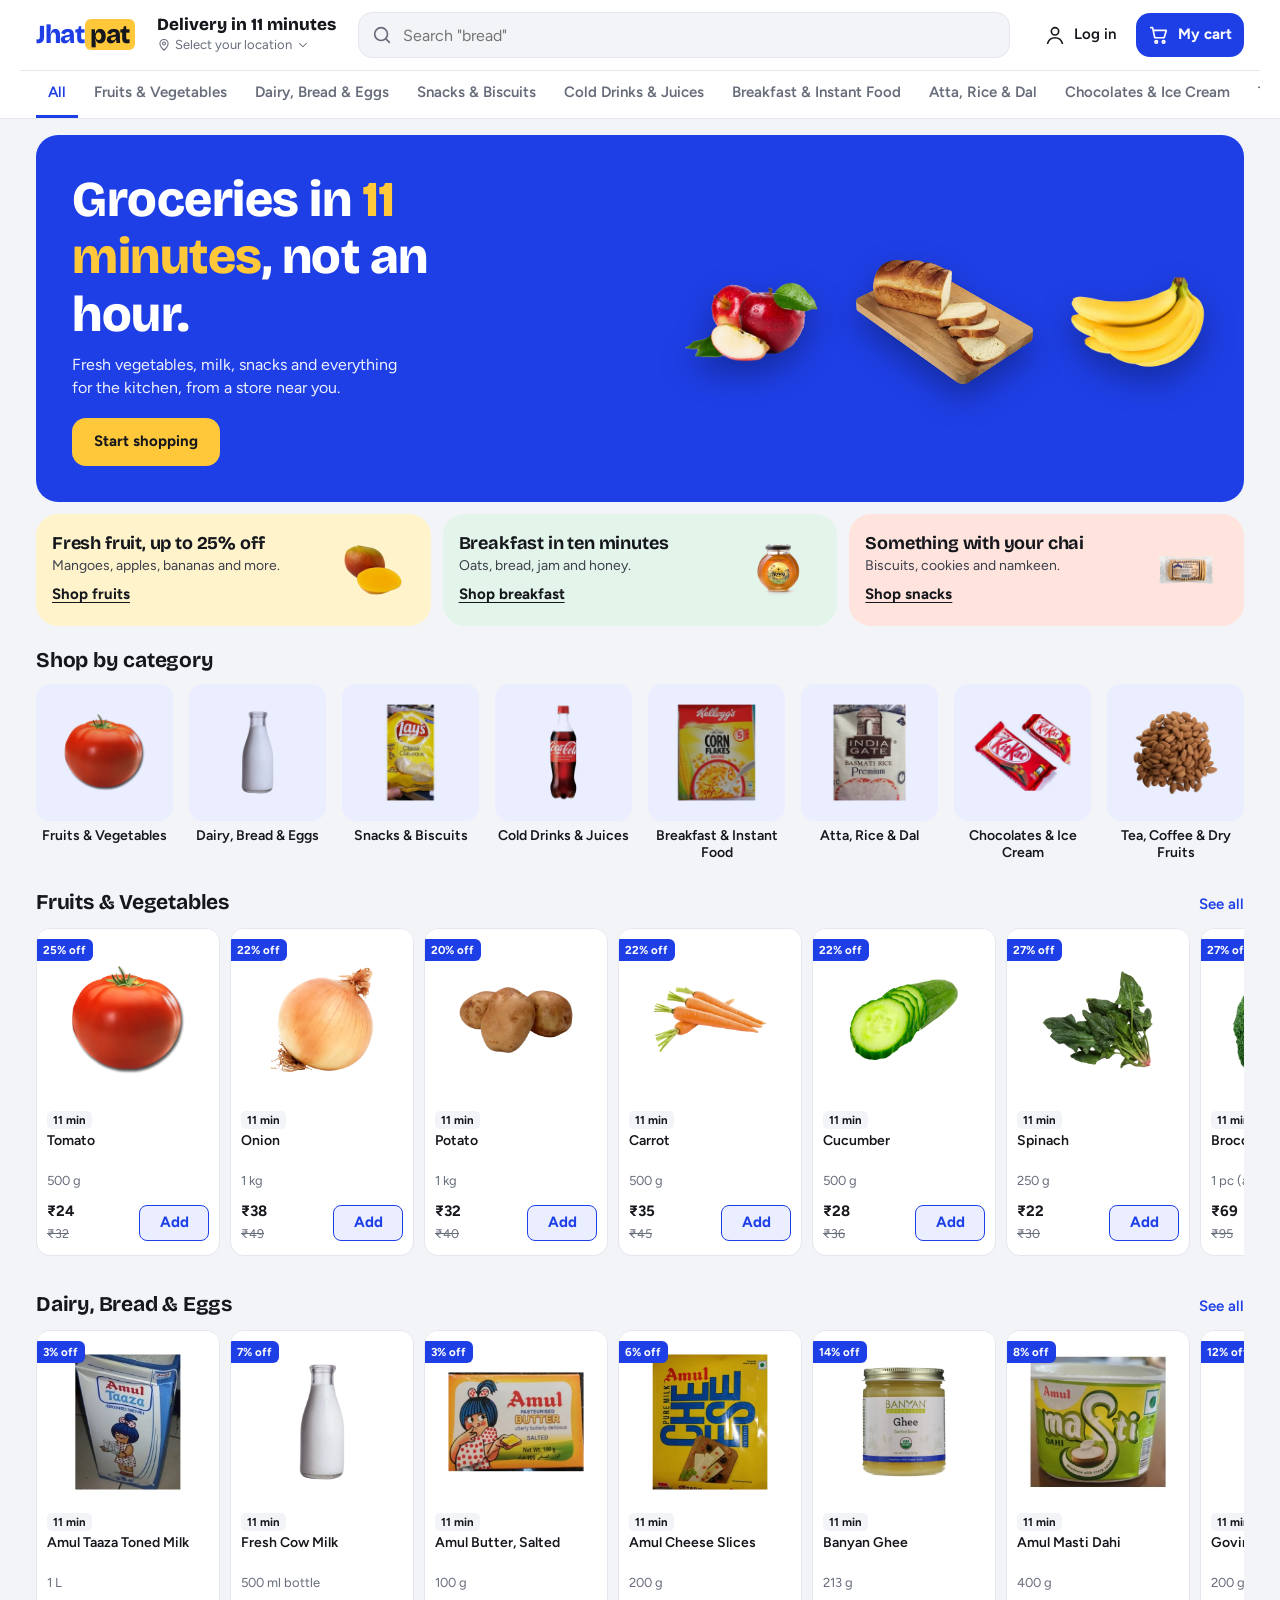
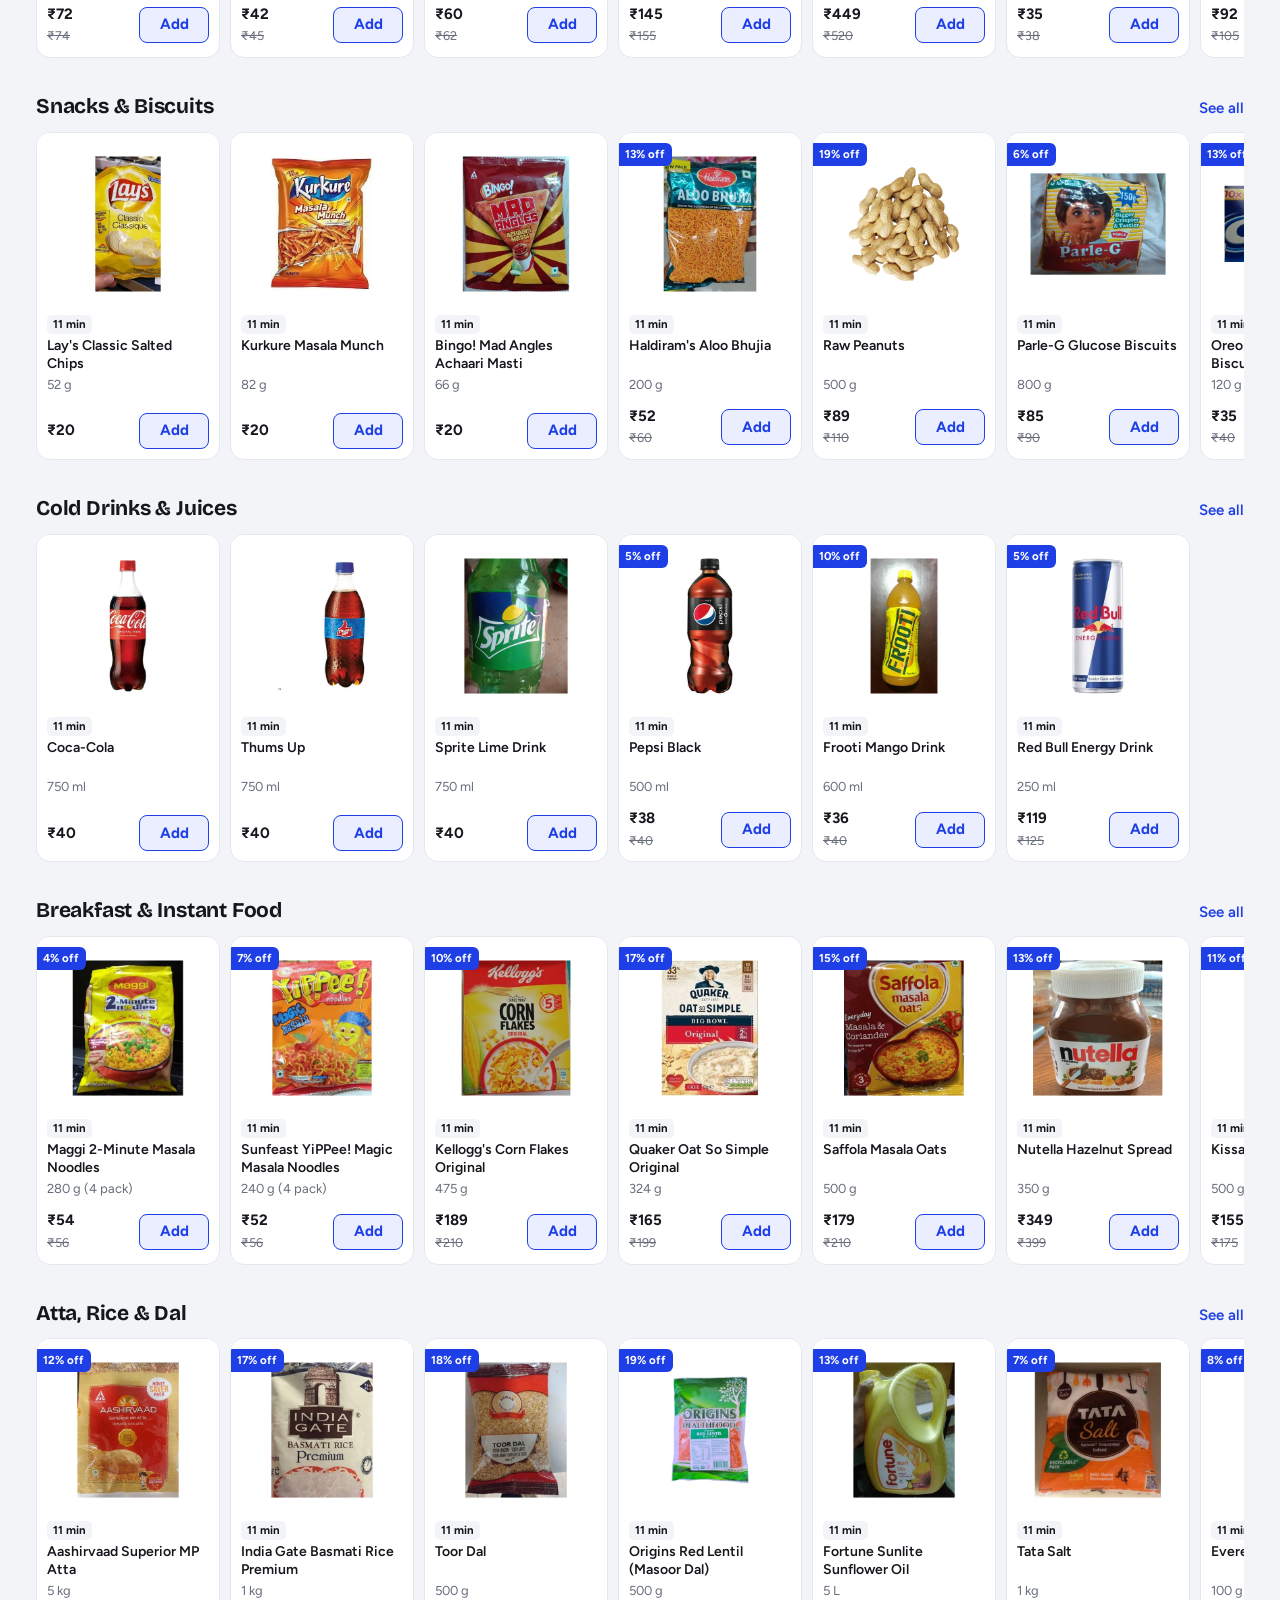
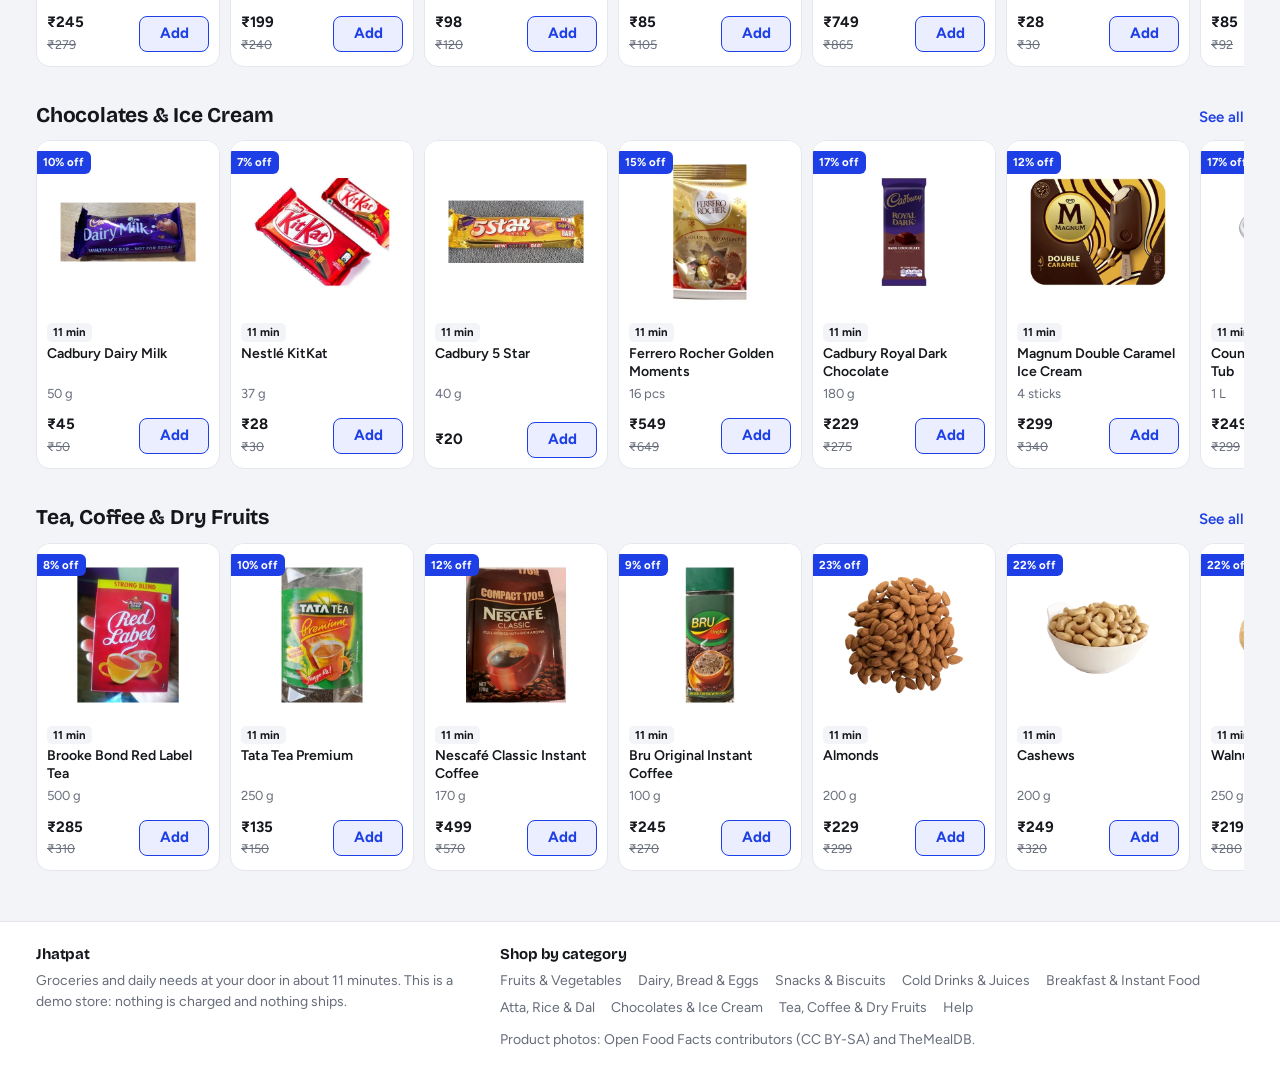
==== index.html @ a02c4b3e "Add Jhatpat storefront UI (Blinkit/Zepto-style demo) Responsive quick-commerce storefront in vanilla" ====
<!doctype html>
<html lang="en">
<head>
<meta charset="utf-8">
<meta name="viewport" content="width=device-width, initial-scale=1, viewport-fit=cover">
<meta name="theme-color" content="#1E3FE6">
<title>Jhatpat — groceries in minutes</title>
<meta name="description" content="Demo quick-commerce storefront: browse, add to cart, check out and track an order.">
<link rel="icon" href="data:image/svg+xml,%3Csvg xmlns=%27http://www.w3.org/2000/svg%27 viewBox=%270 0 32 32%27%3E%3Crect width=%2732%27 height=%2732%27 rx=%278%27 fill=%27%231E3FE6%27/%3E%3Ctext x=%2716%27 y=%2723%27 text-anchor=%27middle%27 font-family=%27sans-serif%27 font-weight=%27800%27 font-size=%2720%27 fill=%27%23FFC83A%27%3EJ%3C/text%3E%3C/svg%3E">
<link rel="preconnect" href="https://fonts.googleapis.com">
<link rel="preconnect" href="https://fonts.gstatic.com" crossorigin>
<link href="https://fonts.googleapis.com/css2?family=Bricolage+Grotesque:opsz,wght@12..96,600;12..96,800&family=Figtree:wght@400;500;600;700&display=swap" rel="stylesheet">
<link rel="stylesheet" href="styles.css">
</head>
<body>
<a class="skip" href="#app">Skip to content</a>
<header id="header"></header>
<main id="app" tabindex="-1"></main>
<footer id="footer"></footer>
<div id="cartbar"></div>
<nav id="bottomnav" aria-label="Main"></nav>
<div id="overlay" hidden></div>
<div id="toast" role="status" aria-live="polite"></div>
<script src="data.js"></script>
<script src="app.js"></script>
</body>
</html>
---- styles.css ----
:root {
  --blue: #1E3FE6;
  --blue-deep: #10237F;
  --blue-soft: #EAEEFF;
  --haldi: #FFC83A;
  --ink: #15171C;
  --muted: #666C7A;
  --line: #E4E7EE;
  --bg: #F3F4F8;
  --card: #fff;
  --green: #0B7F46;
  --green-soft: #E3F5EA;
  --red: #C62828;
  --r-s: 8px;
  --r-m: 14px;
  --r-l: 22px;
  --wrap: 1240px;
  --display: "Bricolage Grotesque", "Figtree", system-ui, sans-serif;
  --body: "Figtree", system-ui, -apple-system, "Segoe UI", sans-serif;
  --nav-h: 60px;
}

* { box-sizing: border-box; }
html { -webkit-text-size-adjust: 100%; }
body {
  margin: 0;
  background: var(--bg);
  color: var(--ink);
  font: 400 15px/1.45 var(--body);
  padding-bottom: calc(var(--nav-h) + env(safe-area-inset-bottom));
}
body.locked { overflow: hidden; }
img { max-width: 100%; display: block; }
a { color: inherit; text-decoration: none; }
button, input, select { font: inherit; color: inherit; }
button { cursor: pointer; border: 0; background: none; padding: 0; }
h1, h2, h3, p { margin: 0; }
h1, h2, h3 { font-family: var(--display); letter-spacing: -0.01em; line-height: 1.15; }
:focus-visible { outline: 3px solid var(--haldi); outline-offset: 2px; border-radius: 4px; }
[hidden] { display: none !important; }
.wrap { max-width: var(--wrap); margin: 0 auto; padding: 0 16px; }
.skip { position: absolute; left: -999px; top: 0; background: var(--ink); color: #fff; padding: 8px 12px; z-index: 99; }
.skip:focus { left: 8px; top: 8px; }
.ico { width: 22px; height: 22px; flex: none; }

/* ---------- Header ---------- */
#header { position: sticky; top: 0; z-index: 30; background: var(--card); border-bottom: 1px solid var(--line); }
.head { display: grid; grid-template-columns: 1fr auto; grid-template-areas: "loc acts" "search search"; gap: 10px 12px; align-items: center; padding-top: 10px; padding-bottom: 10px; }
.logo { display: none; font: 800 26px/1 var(--display); color: var(--blue); letter-spacing: -0.03em; }
.logo i { font-style: normal; color: var(--ink); background: var(--haldi); border-radius: 6px; padding: 0 5px; margin-left: 1px; }
.loc { grid-area: loc; text-align: left; min-width: 0; }
.loc b { display: block; font: 800 17px/1.2 var(--display); }
.loc span { display: flex; align-items: center; gap: 4px; color: var(--muted); font-size: 13px; }
.loc span em { font-style: normal; overflow: hidden; text-overflow: ellipsis; white-space: nowrap; }
.loc .ico { width: 14px; height: 14px; }
.acts { grid-area: acts; display: flex; gap: 8px; align-items: center; }
.hbtn { display: flex; align-items: center; gap: 8px; min-height: 44px; padding: 0 12px; border-radius: var(--r-m); font-weight: 600; }
.hbtn:hover { background: var(--bg); }
.hbtn.cart { display: none; background: var(--blue); color: #fff; }
.hbtn.cart:hover { background: var(--blue-deep); }
.hbtn.cart small { display: block; font-size: 12px; font-weight: 500; opacity: .9; line-height: 1.1; }
.hbtn.cart b { display: block; line-height: 1.15; }
.hbtn .lbl { display: none; }
.search { grid-area: search; position: relative; }
.search form { display: flex; align-items: center; gap: 8px; background: var(--bg); border: 1px solid var(--line); border-radius: var(--r-m); padding: 0 12px; height: 46px; }
.search form:focus-within { border-color: var(--blue); background: #fff; }
.search input { flex: 1; min-width: 0; border: 0; background: none; outline: 0; height: 100%; font-size: 16px; }
.search .ico { color: var(--muted); }
.search .clear { color: var(--muted); padding: 6px; font-size: 18px; line-height: 1; }
.sugg { position: absolute; left: 0; right: 0; top: calc(100% + 6px); background: #fff; border: 1px solid var(--line); border-radius: var(--r-m); box-shadow: 0 14px 34px rgba(16, 35, 127, .16); overflow: hidden; z-index: 5; }
.sugg a { display: flex; gap: 12px; align-items: center; padding: 8px 12px; }
.sugg a:hover, .sugg a:focus { background: var(--blue-soft); }
.sugg img { width: 40px; height: 40px; object-fit: contain; }
.sugg small { color: var(--muted); display: block; }
.sugg .all { color: var(--blue); font-weight: 600; border-top: 1px solid var(--line); }

.tabs { display: flex; gap: 4px; overflow-x: auto; scrollbar-width: none; border-top: 1px solid var(--line); }
.tabs::-webkit-scrollbar { display: none; }
.tabs a { flex: none; padding: 11px 12px; font-weight: 600; color: var(--muted); border-bottom: 3px solid transparent; white-space: nowrap; }
.tabs a:hover { color: var(--ink); }
.tabs a.on { color: var(--blue); border-color: var(--blue); }

/* ---------- Sections ---------- */
#app { outline: 0; min-height: 60vh; }
.sec { padding: 22px 0 6px; }
.sec-head { display: flex; align-items: baseline; justify-content: space-between; gap: 12px; margin-bottom: 12px; }
.sec-head h2 { font-size: 21px; }
.sec-head a { color: var(--blue); font-weight: 600; white-space: nowrap; }
.sec-head a:hover { text-decoration: underline; }
.page-title { font-size: 24px; padding: 20px 0 4px; }
.sub { color: var(--muted); }

/* ---------- Hero ---------- */
.hero { margin-top: 16px; background: var(--blue); color: #fff; border-radius: var(--r-l); display: grid; overflow: hidden; position: relative; }
.hero-copy { padding: 26px 22px 22px; position: relative; z-index: 1; }
.hero h1 { font-size: clamp(30px, 5.2vw, 50px); font-weight: 800; max-width: 15ch; }
.hero h1 span { color: var(--haldi); }
.hero p { margin: 10px 0 18px; max-width: 34ch; opacity: .92; font-size: 16px; }
.hero-pics { display: flex; align-items: flex-end; justify-content: center; gap: 0; padding: 0 16px 0; }
.hero-pics img { width: 34%; max-width: 250px; aspect-ratio: 1; object-fit: contain; filter: drop-shadow(0 14px 16px rgba(0, 0, 0, .3)); margin: 0 -2%; }
.hero-pics img:nth-child(2) { width: 44%; max-width: 320px; z-index: 1; }
.btn { display: inline-flex; align-items: center; justify-content: center; gap: 8px; min-height: 48px; padding: 0 22px; border-radius: var(--r-m); font-weight: 700; background: var(--blue); color: #fff; }
.btn:hover { background: var(--blue-deep); }
.btn:disabled { background: #C5C9D6; cursor: not-allowed; }
.btn.haldi { background: var(--haldi); color: var(--ink); }
.btn.haldi:hover { background: #FFD660; }
.btn.ghost { background: #fff; color: var(--blue); border: 1.5px solid var(--blue); }
.btn.ghost:hover { background: var(--blue-soft); }
.btn.block { width: 100%; }
.btn.sm { min-height: 40px; padding: 0 14px; font-size: 14px; }

.offers { display: grid; grid-template-columns: repeat(auto-fit, minmax(230px, 1fr)); gap: 12px; margin-top: 12px; }
.offer { display: flex; align-items: center; gap: 12px; border-radius: var(--r-l); padding: 14px 16px; min-height: 108px; background: #FFF3CC; }
.offer:nth-child(2) { background: var(--green-soft); }
.offer:nth-child(3) { background: #FFE4DE; }
.offer:hover { box-shadow: inset 0 0 0 2px var(--ink); }
.offer h3 { font-size: 18px; }
.offer p { color: #3B3F4A; font-size: 14px; margin-top: 2px; }
.offer u { display: inline-block; margin-top: 8px; font-weight: 700; text-underline-offset: 3px; }
.offer img { width: 84px; height: 84px; object-fit: contain; margin-left: auto; flex: none; }

/* ---------- Category tiles ---------- */
.tiles { display: grid; grid-template-columns: repeat(4, 1fr); gap: 10px 8px; }
.tile { text-align: center; font-weight: 600; font-size: 13px; line-height: 1.25; }
.tile div { background: var(--blue-soft); border-radius: var(--r-m); aspect-ratio: 1; display: grid; place-items: center; margin-bottom: 6px; transition: transform .15s; }
.tile img { width: 84%; height: 84%; object-fit: contain; mix-blend-mode: multiply; }
.tile:hover div { transform: translateY(-3px); }

/* ---------- Product cards ---------- */
.grid { display: grid; grid-template-columns: repeat(2, 1fr); gap: 10px; }
.rail { display: grid; grid-auto-flow: column; grid-auto-columns: 152px; gap: 10px; overflow-x: auto; padding-bottom: 8px; scroll-snap-type: x proximity; scrollbar-width: thin; }
.rail > * { scroll-snap-align: start; }
.card { background: var(--card); border: 1px solid var(--line); border-radius: var(--r-m); display: flex; flex-direction: column; overflow: hidden; }
.card-img { position: relative; display: block; padding: 10px; background: #fff; }
.card-img img { width: 100%; aspect-ratio: 1; object-fit: contain; }
.off { position: absolute; left: 0; top: 10px; background: var(--blue); color: #fff; font-size: 11.5px; font-weight: 700; padding: 3px 7px 3px 6px; border-radius: 0 6px 6px 0; }
.card-body { padding: 0 10px 10px; display: flex; flex-direction: column; gap: 3px; flex: 1; }
.eta { align-self: flex-start; background: var(--bg); border-radius: 5px; padding: 1px 6px; font-size: 11.5px; font-weight: 700; }
.card-name { font-weight: 600; font-size: 14px; line-height: 1.3; display: -webkit-box; -webkit-line-clamp: 2; -webkit-box-orient: vertical; overflow: hidden; min-height: 2.6em; }
.card-name:hover { color: var(--blue); }
.unit { color: var(--muted); font-size: 13px; }
.card-foot { display: flex; align-items: center; justify-content: space-between; gap: 6px; margin-top: auto; padding-top: 8px; }
.price b { display: block; font-size: 15px; }
.price s { color: var(--muted); font-size: 12.5px; }
.add, .step { height: 36px; min-width: 70px; border-radius: var(--r-s); font-weight: 700; }
.add { border: 1.5px solid var(--blue); color: var(--blue); background: var(--blue-soft); padding: 0 14px; }
.add:hover { background: var(--blue); color: #fff; }
.step { display: inline-grid; grid-template-columns: 1fr auto 1fr; align-items: center; background: var(--blue); color: #fff; overflow: hidden; }
.step button { height: 100%; min-width: 26px; color: #fff; font-size: 18px; line-height: 1; }
.step button:hover { background: var(--blue-deep); }
.step span { min-width: 18px; text-align: center; font-size: 14px; }

/* ---------- Category page ---------- */
.cat { display: grid; grid-template-columns: 76px 1fr; gap: 0; align-items: start; background: var(--card); border-radius: var(--r-m); margin-top: 12px; border: 1px solid var(--line); }
.cat-rail { border-right: 1px solid var(--line); position: sticky; top: calc(var(--head-h, 170px) + 8px); max-height: calc(100vh - var(--head-h, 170px) - 90px); border-radius: var(--r-m) 0 0 var(--r-m); overflow-y: auto; scrollbar-width: none; }
.cat-rail a { display: flex; flex-direction: column; align-items: center; gap: 4px; padding: 10px 4px; text-align: center; font-size: 11.5px; line-height: 1.2; color: var(--muted); border-right: 4px solid transparent; }
.cat-rail a img { width: 46px; height: 46px; object-fit: contain; background: #fff; border-radius: 10px; padding: 4px; }
.cat-rail a.on { color: var(--ink); font-weight: 700; border-color: var(--blue); background: var(--blue-soft); }
.cat-main { padding: 12px 10px 16px; min-width: 0; }
.cat-bar { display: flex; align-items: center; justify-content: space-between; gap: 10px; margin-bottom: 10px; flex-wrap: wrap; }
.cat-bar h1 { font-size: 19px; }
.cat-bar select { height: 38px; border: 1px solid var(--line); border-radius: var(--r-s); padding: 0 8px; background: #fff; }
.crumbs { color: var(--muted); font-size: 13px; padding-top: 14px; }
.crumbs a:hover { color: var(--blue); text-decoration: underline; }

/* ---------- Product page ---------- */
.pdp { display: grid; gap: 16px; margin-top: 12px; }
.pdp-img { background: #fff; border: 1px solid var(--line); border-radius: var(--r-l); padding: 24px; display: grid; place-items: center; }
.pdp-img img { width: 100%; max-width: 420px; aspect-ratio: 1; object-fit: contain; }
.pdp-info { background: #fff; border: 1px solid var(--line); border-radius: var(--r-l); padding: 18px; }
.pdp-info h1 { font-size: 24px; margin: 6px 0 4px; }
.rating { display: inline-block; background: var(--green-soft); color: var(--green); font-weight: 700; font-size: 13px; padding: 2px 8px; border-radius: 6px; }
.pdp-price { display: flex; align-items: baseline; gap: 10px; flex-wrap: wrap; margin: 14px 0 4px; }
.pdp-price b { font: 800 30px/1 var(--display); }
.pdp-price s { color: var(--muted); }
.pdp-price em { font-style: normal; color: var(--green); font-weight: 700; }
.pdp-cta { margin-top: 16px; max-width: 320px; }
.pdp-cta .add, .pdp-cta .step { width: 100%; height: 50px; font-size: 16px; }
.pdp-cta .add { background: var(--blue); color: #fff; }
.pdp-cta .add:hover { background: var(--blue-deep); }
.perks { display: grid; grid-template-columns: 1fr 1fr; gap: 10px; margin-top: 18px; }
.perks div { background: var(--bg); border-radius: var(--r-m); padding: 12px; font-weight: 600; font-size: 14px; }
.perks small { display: block; font-weight: 400; color: var(--muted); }
.facts { width: 100%; border-collapse: collapse; margin-top: 10px; font-size: 14px; }
.facts th, .facts td { text-align: left; padding: 9px 0; border-top: 1px solid var(--line); vertical-align: top; }
.facts th { color: var(--muted); font-weight: 500; width: 38%; }
.pdp-info h2 { font-size: 18px; margin-top: 22px; }

/* ---------- Panels / checkout / orders ---------- */
.panel { background: #fff; border: 1px solid var(--line); border-radius: var(--r-l); padding: 16px; }
.panel + .panel { margin-top: 12px; }
.panel h2 { font-size: 18px; margin-bottom: 10px; }
.two { display: grid; gap: 12px; margin-top: 12px; align-items: start; }
.row { display: flex; justify-content: space-between; gap: 12px; padding: 5px 0; }
.row.total { border-top: 1px dashed var(--line); margin-top: 6px; padding-top: 10px; font-weight: 700; font-size: 17px; }
.row .free { color: var(--green); font-weight: 600; }
.save { background: var(--green-soft); color: var(--green); font-weight: 600; border-radius: var(--r-s); padding: 8px 12px; margin-bottom: 10px; }
.note { background: #FFF6D9; border-radius: var(--r-s); padding: 8px 12px; font-size: 14px; }
.opt { display: flex; gap: 12px; align-items: center; padding: 12px; border: 1.5px solid var(--line); border-radius: var(--r-m); margin-top: 8px; cursor: pointer; }
.opt:has(input:checked) { border-color: var(--blue); background: var(--blue-soft); }
.opt input { accent-color: var(--blue); width: 18px; height: 18px; }
.opt small { display: block; color: var(--muted); }
.line { display: grid; grid-template-columns: 52px 1fr auto; gap: 10px; align-items: center; padding: 8px 0; }
.line + .line { border-top: 1px solid var(--line); }
.line img { width: 52px; height: 52px; object-fit: contain; }
.line b { font-weight: 600; display: block; line-height: 1.25; font-size: 14px; }
.line small { color: var(--muted); }
.line .step { height: 32px; min-width: 76px; }
.line-end { text-align: right; }
.line-end strong { display: block; margin-top: 4px; font-size: 14px; }
.coupon { display: flex; gap: 8px; }
.field { width: 100%; height: 46px; border: 1.5px solid var(--line); border-radius: var(--r-m); padding: 0 12px; font-size: 16px; background: #fff; }
.field:focus { outline: 0; border-color: var(--blue); }
.err { color: var(--red); font-size: 14px; margin-top: 6px; }
.ok { color: var(--green); font-size: 14px; margin-top: 6px; font-weight: 600; }
.link { color: var(--blue); font-weight: 600; }
.link:hover { text-decoration: underline; }
.empty { text-align: center; padding: 44px 16px; }
.empty img { width: 120px; margin: 0 auto 12px; }
.empty h2 { font-size: 20px; }
.empty p { color: var(--muted); margin: 6px 0 16px; }
.chips { display: flex; flex-wrap: wrap; gap: 8px; justify-content: center; }
.chip { border: 1px solid var(--line); background: #fff; border-radius: 99px; padding: 7px 14px; font-weight: 600; }
.chip:hover { border-color: var(--blue); color: var(--blue); }
.order-card { display: flex; justify-content: space-between; gap: 12px; align-items: center; flex-wrap: wrap; }
.badge { display: inline-block; font-size: 12.5px; font-weight: 700; padding: 2px 8px; border-radius: 6px; background: var(--blue-soft); color: var(--blue); }
.badge.done { background: var(--green-soft); color: var(--green); }
.menu a, .menu button { display: flex; width: 100%; justify-content: space-between; align-items: center; padding: 14px 0; font-weight: 600; text-align: left; }
.menu > * + * { border-top: 1px solid var(--line); }

/* ---------- Tracking ---------- */
.track-top { background: var(--blue); color: #fff; border-radius: var(--r-l); padding: 18px; margin-top: 12px; }
.track-top h1 { font-size: 26px; }
.track-top p { opacity: .9; }
.map { margin-top: 14px; border-radius: var(--r-m); overflow: hidden; background: #DDE4F5; }
.map svg { display: block; width: 100%; height: auto; }
.map .rider { transition: transform 1s linear; }
.steps { list-style: none; margin: 0; padding: 0; }
.steps li { position: relative; padding: 0 0 18px 30px; color: var(--muted); }
.steps li:last-child { padding-bottom: 0; }
.steps li::before { content: ""; position: absolute; left: 4px; top: 4px; width: 12px; height: 12px; border-radius: 50%; background: var(--line); }
.steps li::after { content: ""; position: absolute; left: 9px; top: 18px; bottom: 0; width: 2px; background: var(--line); }
.steps li:last-child::after { display: none; }
.steps li.done, .steps li.now { color: var(--ink); font-weight: 600; }
.steps li.done::before { background: var(--green); }
.steps li.done::after { background: var(--green); }
.steps li.now::before { background: var(--blue); box-shadow: 0 0 0 5px var(--blue-soft); }
.rider-card { display: flex; align-items: center; gap: 12px; }
.avatar { width: 46px; height: 46px; border-radius: 50%; background: var(--haldi); display: grid; place-items: center; font: 800 18px var(--display); flex: none; }
.rider-card .btn { margin-left: auto; }

/* ---------- Overlay: modal + drawer ---------- */
#overlay { position: fixed; inset: 0; z-index: 60; background: rgba(21, 23, 28, .55); display: flex; align-items: flex-end; justify-content: center; }
.modal, .drawer { background: #fff; width: 100%; max-height: 92vh; overflow-y: auto; border-radius: var(--r-l) var(--r-l) 0 0; padding: 18px 16px calc(18px + env(safe-area-inset-bottom)); animation: up .22s ease-out; }
.drawer { padding: 0; display: flex; flex-direction: column; height: 92vh; background: var(--bg); }
.m-head { display: flex; justify-content: space-between; align-items: center; gap: 12px; margin-bottom: 14px; }
.m-head h2 { font-size: 21px; }
.x { width: 36px; height: 36px; border-radius: 50%; background: var(--bg); font-size: 20px; line-height: 1; flex: none; }
.x:hover { background: var(--line); }
.drawer .m-head { background: #fff; padding: 14px 16px; margin: 0; border-bottom: 1px solid var(--line); }
.d-body { flex: 1; overflow-y: auto; padding: 12px; }
.d-foot { background: #fff; border-top: 1px solid var(--line); padding: 12px 16px calc(12px + env(safe-area-inset-bottom)); }
.d-foot .btn { justify-content: space-between; }
.places { list-style: none; margin: 10px 0 0; padding: 0; max-height: 44vh; overflow-y: auto; }
.places button { display: flex; gap: 10px; align-items: center; width: 100%; text-align: left; padding: 12px 6px; border-top: 1px solid var(--line); }
.places button:hover { background: var(--blue-soft); }
.otp { letter-spacing: .5em; text-align: center; font-weight: 700; font-size: 22px; }
.phone { display: flex; gap: 8px; }
.phone span { display: grid; place-items: center; padding: 0 12px; border: 1.5px solid var(--line); border-radius: var(--r-m); font-weight: 600; background: var(--bg); }
.modal p { color: var(--muted); }
.modal form { display: grid; gap: 12px; margin-top: 12px; }
details { border-top: 1px solid var(--line); padding: 12px 0; }
summary { font-weight: 600; cursor: pointer; }
details p { margin-top: 8px; }
@keyframes up { from { transform: translateY(24px); opacity: 0; } }
@keyframes side { from { transform: translateX(40px); opacity: 0; } }

/* ---------- Toast, cart bar, bottom nav, footer ---------- */
#toast { position: fixed; left: 50%; bottom: calc(var(--nav-h) + 76px); transform: translate(-50%, 20px); background: var(--ink); color: #fff; padding: 10px 16px; border-radius: 99px; font-weight: 600; font-size: 14px; opacity: 0; pointer-events: none; transition: .2s; z-index: 80; max-width: calc(100vw - 32px); text-align: center; }
#toast.show { opacity: 1; transform: translate(-50%, 0); }
#cartbar { position: fixed; left: 12px; right: 12px; bottom: calc(var(--nav-h) + 10px + env(safe-area-inset-bottom)); z-index: 25; }
#cartbar button { width: 100%; display: flex; justify-content: space-between; align-items: center; background: var(--blue); color: #fff; border-radius: var(--r-m); padding: 12px 16px; font-weight: 700; box-shadow: 0 10px 24px rgba(16, 35, 127, .35); }
#cartbar span { text-align: left; }
#cartbar small { display: block; font-weight: 500; opacity: .9; }
#bottomnav { position: fixed; left: 0; right: 0; bottom: 0; z-index: 26; background: #fff; border-top: 1px solid var(--line); display: grid; grid-template-columns: repeat(4, 1fr); height: calc(var(--nav-h) + env(safe-area-inset-bottom)); padding-bottom: env(safe-area-inset-bottom); }
#bottomnav a { display: flex; flex-direction: column; align-items: center; justify-content: center; gap: 2px; font-size: 12px; font-weight: 600; color: var(--muted); }
#bottomnav a.on { color: var(--blue); }
#footer { margin-top: 36px; background: #fff; border-top: 1px solid var(--line); padding: 24px 0 28px; color: var(--muted); font-size: 14px; }
.foot { display: grid; gap: 18px; }
.foot h3 { color: var(--ink); font-size: 15px; margin-bottom: 8px; }
.foot-links { display: flex; flex-wrap: wrap; gap: 6px 16px; }
.foot-links a:hover, .foot-links button:hover { color: var(--blue); text-decoration: underline; }
body.has-cart #footer { padding-bottom: 96px; }

/* ---------- Tablet ---------- */
@media (min-width: 560px) {
  .grid { grid-template-columns: repeat(3, 1fr); }
  .tiles { grid-template-columns: repeat(5, 1fr); }
  .rail { grid-auto-columns: 168px; }
}
@media (min-width: 800px) {
  .grid { grid-template-columns: repeat(4, 1fr); gap: 12px; }
  .tiles { grid-template-columns: repeat(8, 1fr); }
  .hero { grid-template-columns: 1.1fr 1fr; align-items: center; }
  .hero-copy { padding: 36px; }
  .hero-pics { padding: 16px 24px 8px 0; align-self: center; align-items: center; }
  .pdp { grid-template-columns: 1fr 1fr; align-items: start; }
  .pdp-img { position: sticky; top: calc(var(--head-h, 120px) + 12px); }
  .two { grid-template-columns: 1.4fr 1fr; }
  .cat { grid-template-columns: 200px 1fr; }
  .cat-rail a { flex-direction: row; text-align: left; font-size: 14px; padding: 10px 12px; gap: 10px; }
  .cat-main { padding: 16px; }
  #overlay { align-items: center; }
  .modal { max-width: 440px; border-radius: var(--r-l); padding: 22px; }
  #overlay.side { justify-content: flex-end; align-items: stretch; }
  .drawer { max-width: 420px; height: 100vh; max-height: none; border-radius: 0; animation-name: side; }
}

/* ---------- Desktop ---------- */
@media (min-width: 1000px) {
  body { padding-bottom: 0; }
  #bottomnav, #cartbar { display: none; }
  body.has-cart #footer { padding-bottom: 28px; }
  #toast { bottom: 32px; }
  .head { grid-template-columns: auto auto 1fr auto; grid-template-areas: "logo loc search acts"; gap: 22px; padding-top: 12px; padding-bottom: 12px; }
  .logo { display: block; grid-area: logo; }
  .loc { max-width: 240px; }
  .hbtn.cart { display: flex; }
  .hbtn .lbl { display: inline; }
  .grid { grid-template-columns: repeat(5, 1fr); }
  .home-grid, .cat-main .grid { grid-template-columns: repeat(5, 1fr); }
  .tiles { grid-template-columns: repeat(8, 1fr); gap: 16px; }
  .tile { font-size: 14px; }
  .rail { grid-auto-columns: 184px; }
  .foot { grid-template-columns: 1.2fr 2fr; }
}
@media (min-width: 1200px) {
  .wrap > .grid { grid-template-columns: repeat(6, 1fr); }
}
@media (prefers-reduced-motion: reduce) {
  * { animation: none !important; transition: none !important; }
}
.d-foot .btn span { text-align: left; }
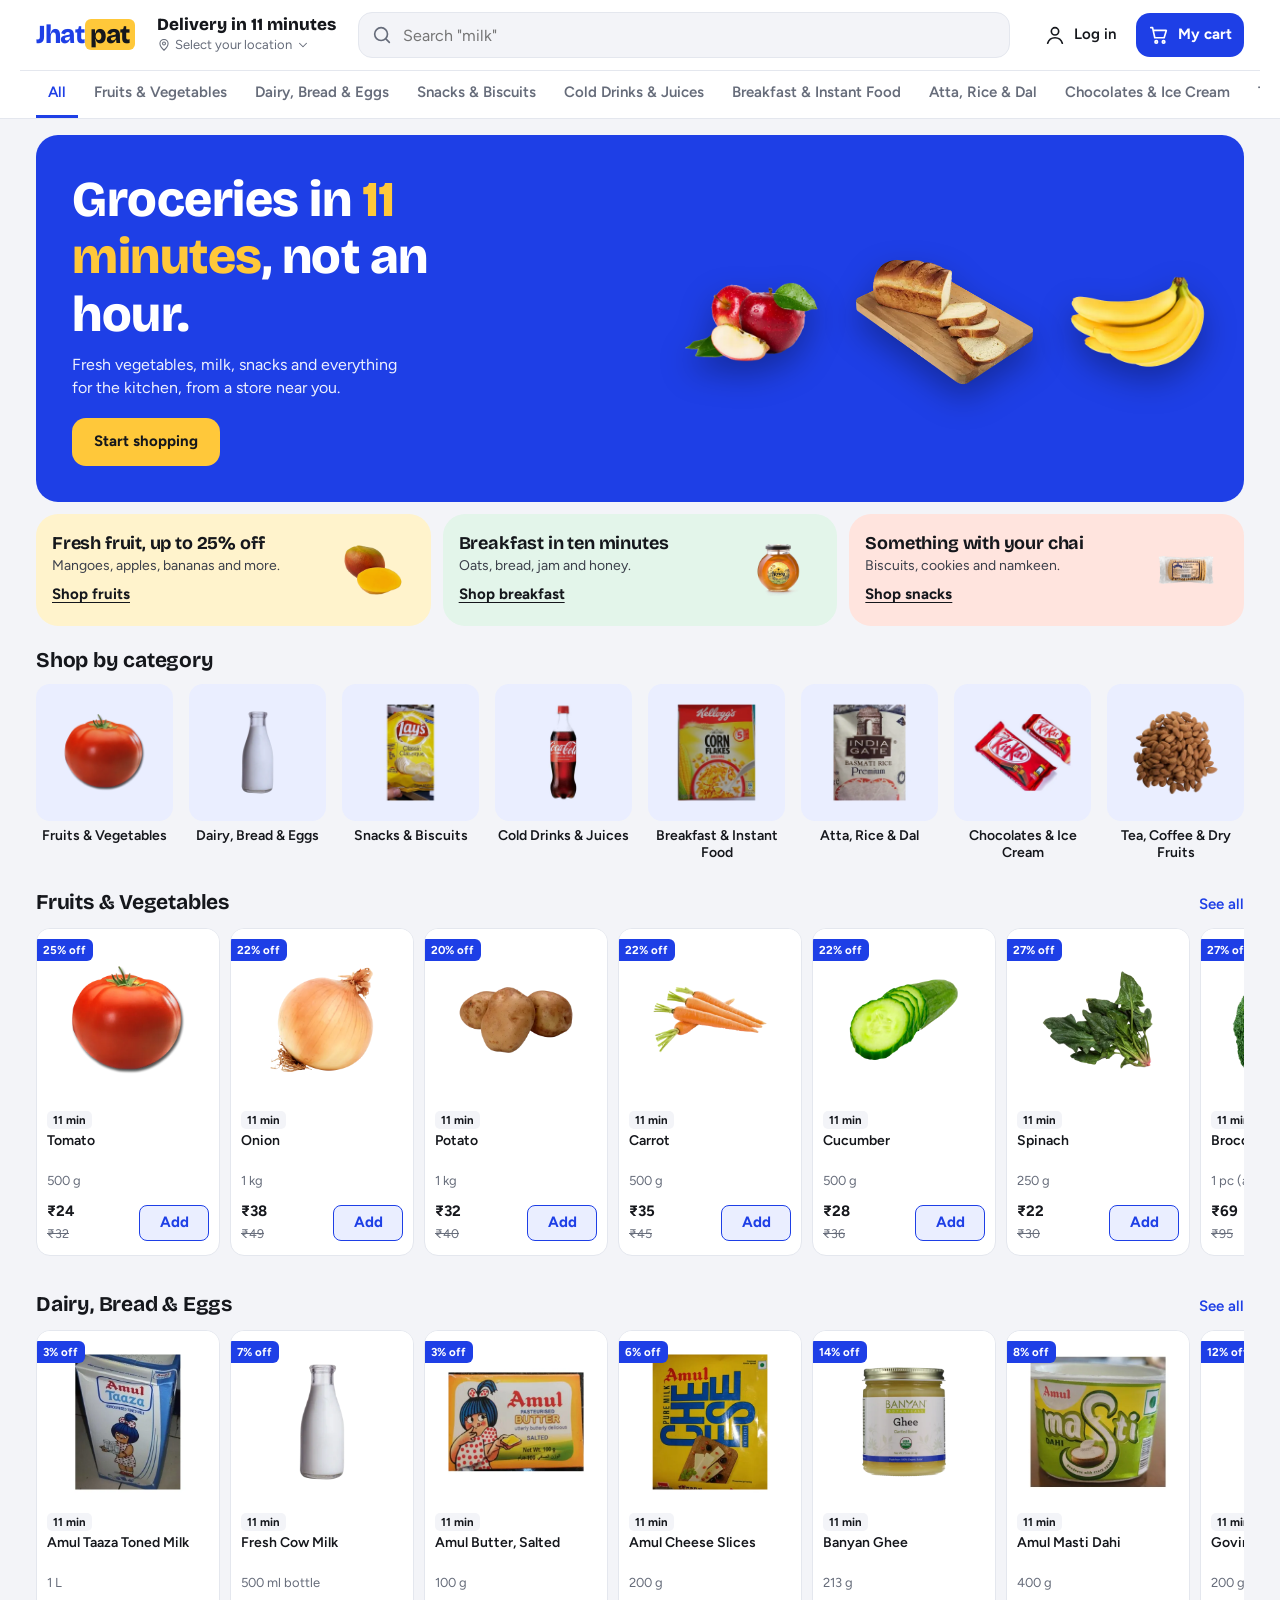
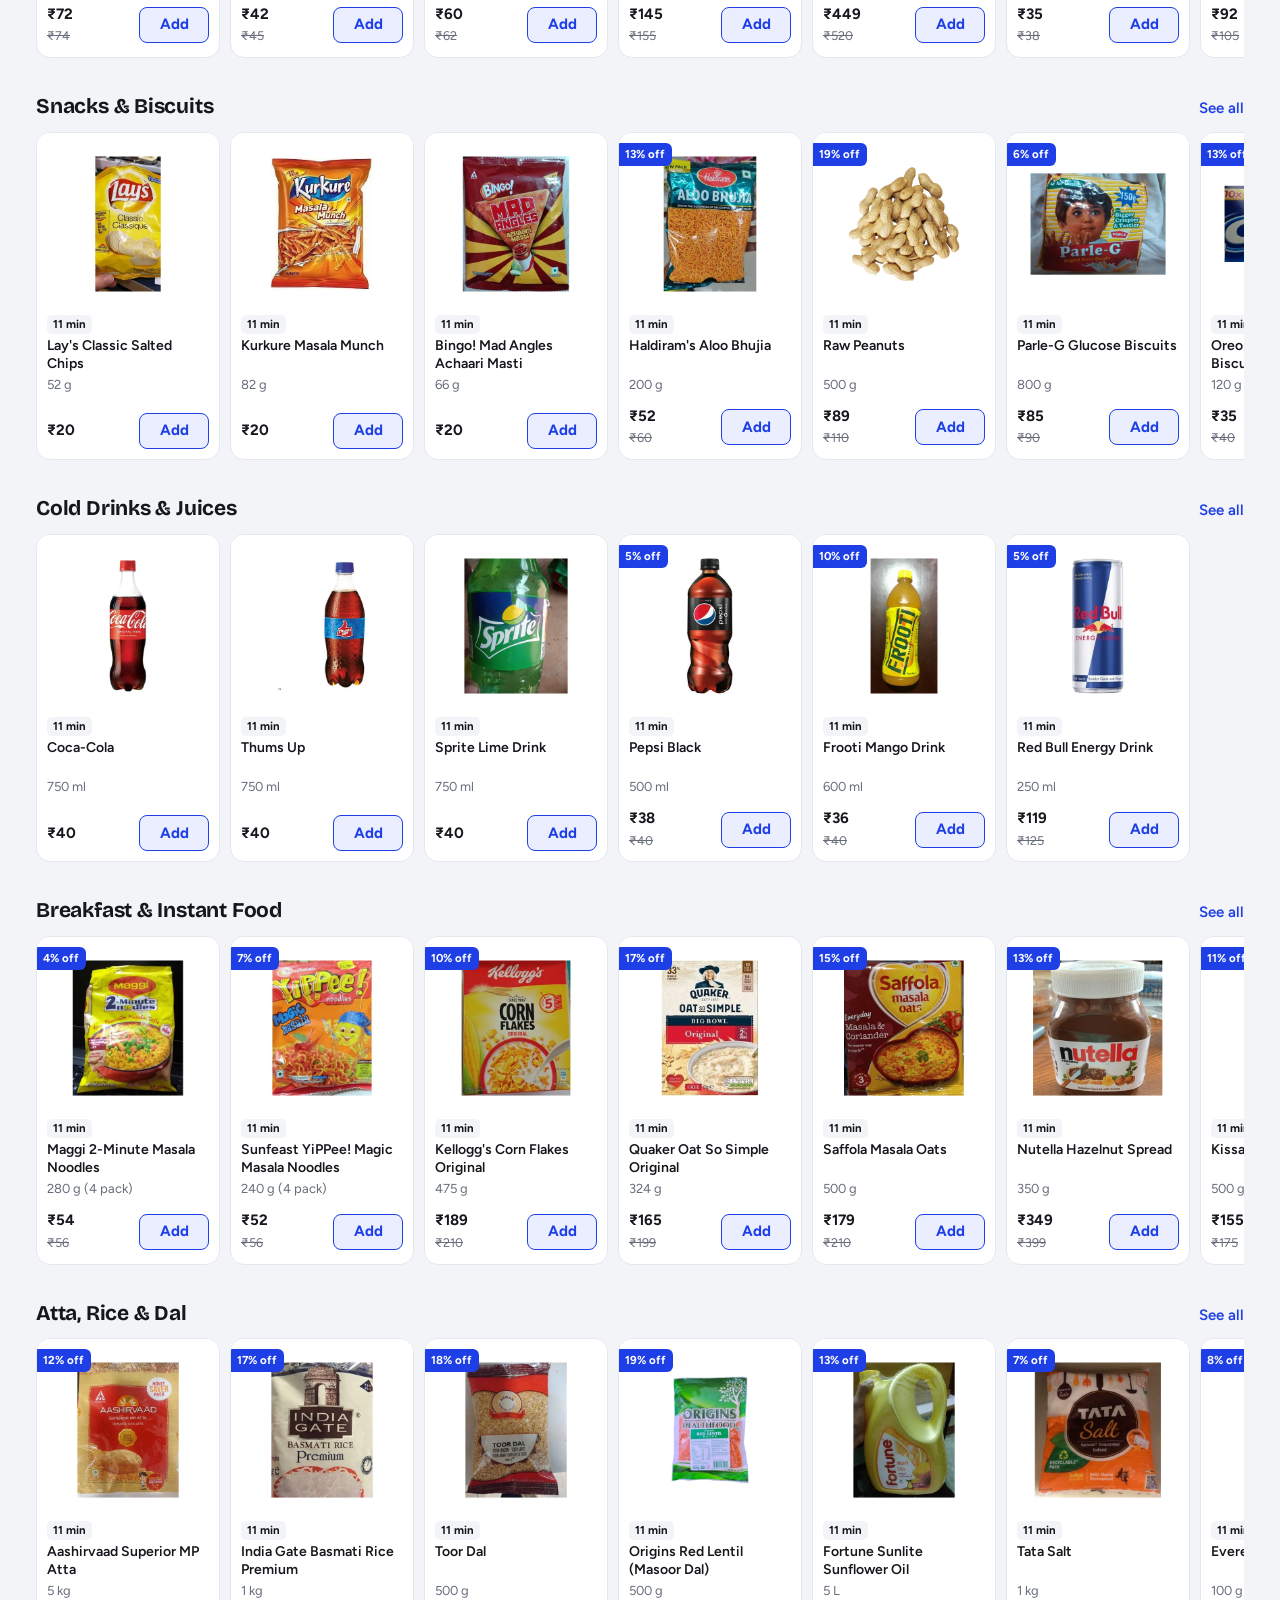
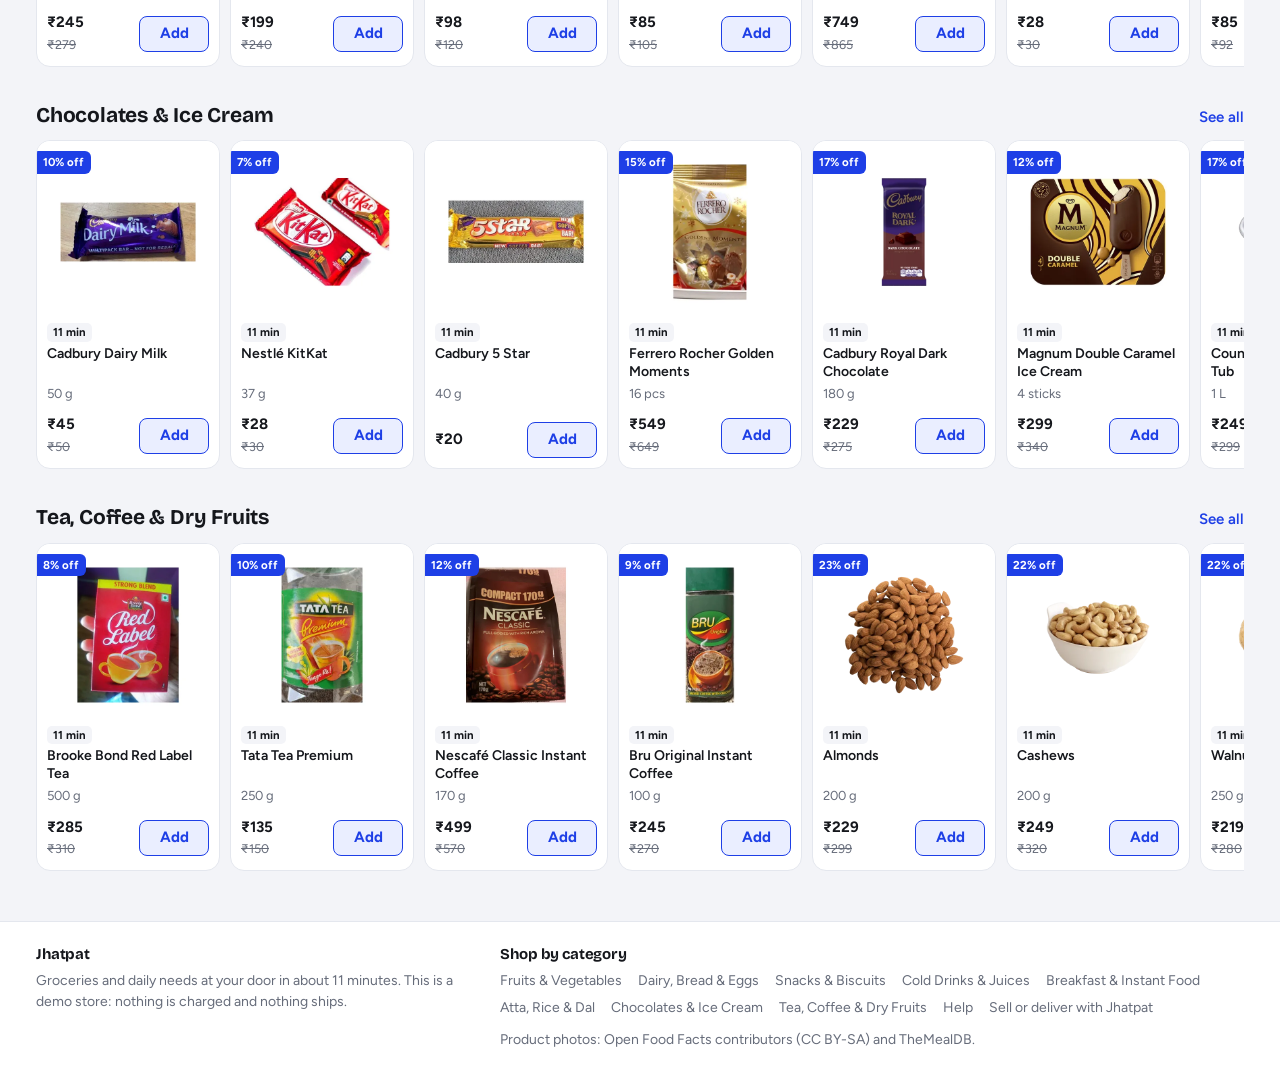
==== commit 1f286902: "Add partner app for shop owners and riders, wired to the storefront - partner/: one phone-first app " ====
--- a/index.html
+++ b/index.html
@@ -22,6 +22,7 @@
 <div id="overlay" hidden></div>
 <div id="toast" role="status" aria-live="polite"></div>
 <script src="data.js"></script>
+<script src="shared.js"></script>
 <script src="app.js"></script>
 </body>
 </html>
--- a/styles.css
+++ b/styles.css
@@ -341,3 +341,10 @@
   * { animation: none !important; transition: none !important; }
 }
 .d-foot .btn span { text-align: left; }
+
+/* ---------- Shop-driven stock, address, delivery code ---------- */
+.add:disabled { border-color: var(--line); background: var(--bg); color: var(--muted); cursor: not-allowed; padding: 0 8px; font-size: 13px; }
+.svc { margin-top: 14px; }
+.addr { display: grid; gap: 8px; margin: 10px 0; }
+.code { font: 800 34px/1.1 var(--display); letter-spacing: .18em; color: var(--blue); margin: 2px 0 4px; }
+.badge.bad { background: #FDE7E7; color: var(--red); }
